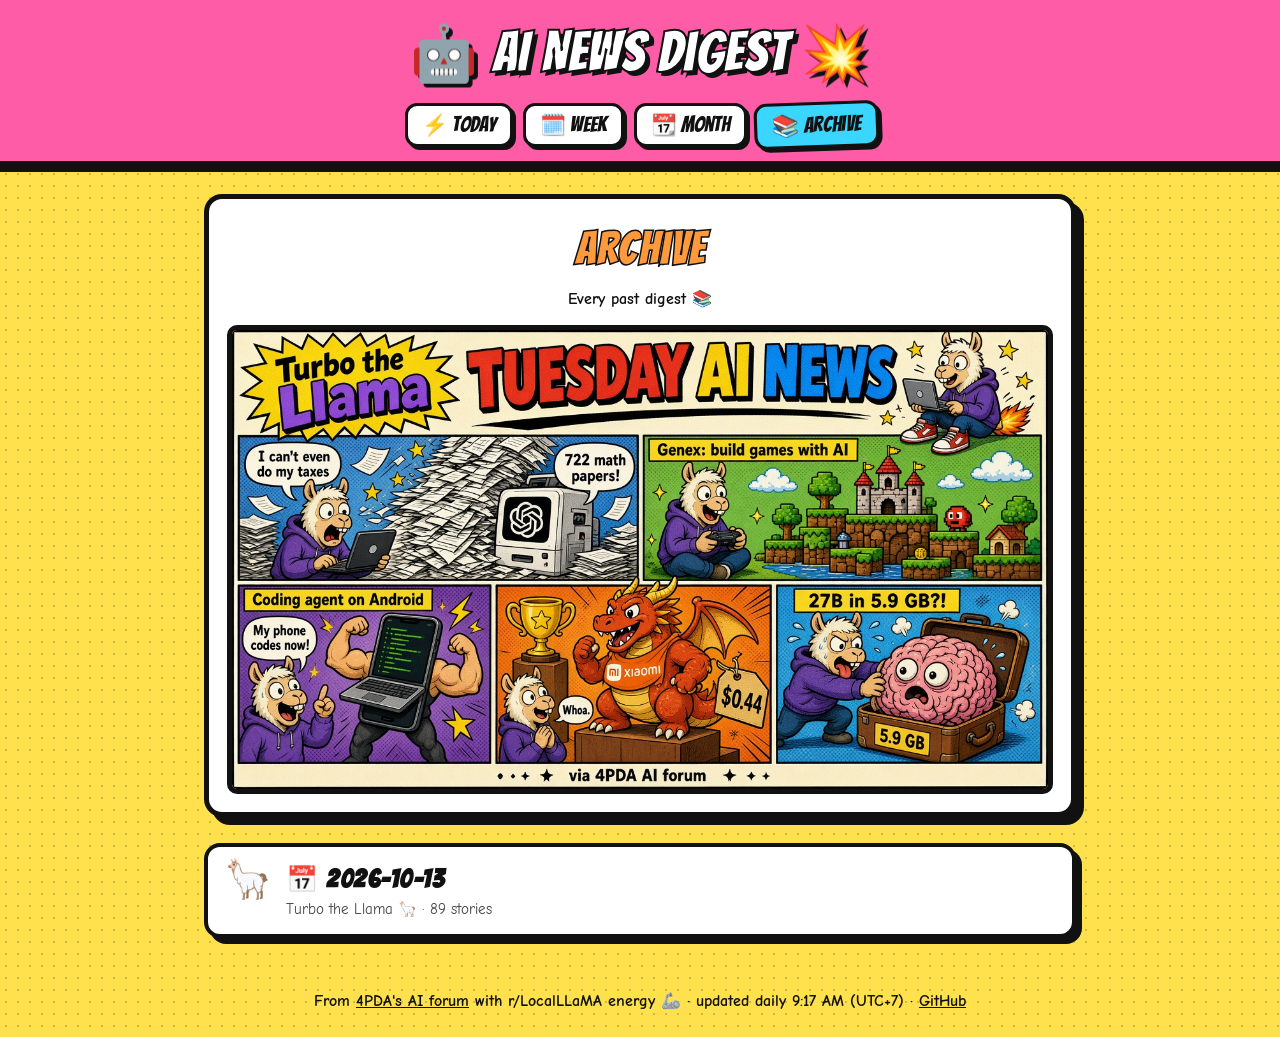
==== docs/archive/index.html @ 387552cc "Backfill month of 4PDA news (79 items); cap today at top 15" ====
<!doctype html><html lang="en"><head><meta charset="utf-8"><meta name="viewport" content="width=device-width,initial-scale=1">
<title>Archive · AI News Digest</title><meta name="description" content="Every past digest 📚">
<meta property="og:title" content="Archive · AI News Digest"><meta property="og:description" content="Every past digest 📚"><meta property="og:type" content="website"><meta property="og:url" content="https://submitgame.github.io/ai-news-digest/archive/index.html"><meta property="og:image" content="https://submitgame.github.io/ai-news-digest/comics/2026-10-13-tue.jpg"><meta name="twitter:card" content="summary_large_image"><meta name="twitter:image" content="https://submitgame.github.io/ai-news-digest/comics/2026-10-13-tue.jpg">
<link rel="preconnect" href="https://fonts.googleapis.com"><link href="https://fonts.googleapis.com/css2?family=Bangers&family=Comic+Neue:wght@400;700&display=swap" rel="stylesheet"><link rel="stylesheet" href="../style.css"></head>
<body><header><h1><a href="../index.html">🤖 AI News Digest 💥</a></h1><nav><a href="../index.html">⚡ Today</a><a href="../weekly.html">🗓️ Week</a><a href="../monthly.html">📆 Month</a><a href="../archive/index.html" class=on>📚 Archive</a></nav></header><main>
<section class="hero"><h2>Archive</h2><p class="sub">Every past digest 📚</p><img class="comic" src="../comics/2026-10-13-tue.jpg" alt="Archive comic"></section>
<section class="cards"><article class="card"><div class="emo">🦙</div><div><h3><a href="2026-10-13.html">📅 2026-10-13</a></h3><p class="meta">Turbo the Llama 🦙 · 89 stories</p></div></article></section></main><footer>From <a href="https://4pda.to/forum/index.php?showforum=1240">4PDA's AI forum</a> with r/LocalLLaMA energy 🦾 · updated daily 9:17 AM (UTC+7) · <a href="https://github.com/SubmitGame/ai-news-digest">GitHub</a></footer></body></html>
---- docs/style.css ----
:root{--ink:#111;--y:#ffe14d;--p:#ff5ca8;--c:#3ad6ff;--g:#7dff6b;--o:#ff9a3c}
*{box-sizing:border-box}
body{margin:0;font-family:"Comic Neue",cursive;color:var(--ink);background-color:var(--y);background-image:radial-gradient(rgba(0,0,0,.18) 1.2px,transparent 1.3px);background-size:12px 12px;line-height:1.45}
a{color:inherit}
header{background:var(--p);border-bottom:5px solid var(--ink);padding:14px 16px;text-align:center;box-shadow:0 6px 0 var(--ink)}
h1,h2,h3{font-family:Bangers,cursive;letter-spacing:1.5px;margin:0}
h1{font-size:clamp(2rem,6vw,3.4rem);color:#fff;-webkit-text-stroke:2px var(--ink);text-shadow:4px 4px 0 var(--ink)}
h1 a{text-decoration:none}
nav{display:flex;flex-wrap:wrap;gap:10px;justify-content:center;margin-top:10px}
nav a{font-family:Bangers;font-size:1.3rem;text-decoration:none;background:#fff;border:3px solid var(--ink);border-radius:12px;padding:4px 14px;box-shadow:3px 3px 0 var(--ink);transition:transform .1s}
nav a:hover,nav a.on{background:var(--c);transform:rotate(-2deg) scale(1.05)}
main{max-width:900px;margin:28px auto;padding:0 14px}
.hero{background:#fff;border:5px solid var(--ink);border-radius:18px;padding:18px;box-shadow:8px 8px 0 var(--ink);text-align:center;margin-bottom:26px}
.hero h2{font-size:clamp(1.8rem,5vw,2.8rem);color:var(--o);-webkit-text-stroke:1.5px var(--ink)}
.sub{font-weight:700;margin:6px 0}
.mascot{display:inline-block;background:var(--g);border:3px solid var(--ink);border-radius:30px;padding:6px 16px;font-size:1.15rem;transform:rotate(-1.5deg);box-shadow:3px 3px 0 var(--ink)}
.comic{display:block;width:100%;margin-top:14px;border:5px solid var(--ink);border-radius:10px}
.cards{display:grid;gap:18px}
.card{display:flex;gap:14px;align-items:flex-start;border:4px solid var(--ink);border-radius:16px;padding:14px 16px;box-shadow:6px 6px 0 var(--ink);transition:transform .12s}
.card:nth-child(4n+1){background:#fff}.card:nth-child(4n+2){background:var(--c)}.card:nth-child(4n+3){background:#ffd1e8}.card:nth-child(4n){background:#d4ffcc}
.card:hover{transform:translate(-2px,-2px) rotate(-.5deg)}
.emo{font-size:2.4rem;line-height:1;flex:none}
.card h3{font-size:1.6rem}
.card h3 a{text-decoration:none}.card h3 a:hover{text-decoration:underline wavy}
.quip{margin:6px 0;font-size:1.08rem;font-weight:700}
.meta{margin:0;font-size:.95rem;opacity:.8}
.empty{font-family:Bangers;font-size:1.6rem;text-align:center}
footer{text-align:center;padding:24px 12px;font-weight:700}
@media(max-width:560px){.card{flex-direction:column}.emo{font-size:2rem}.hero{padding:12px}}
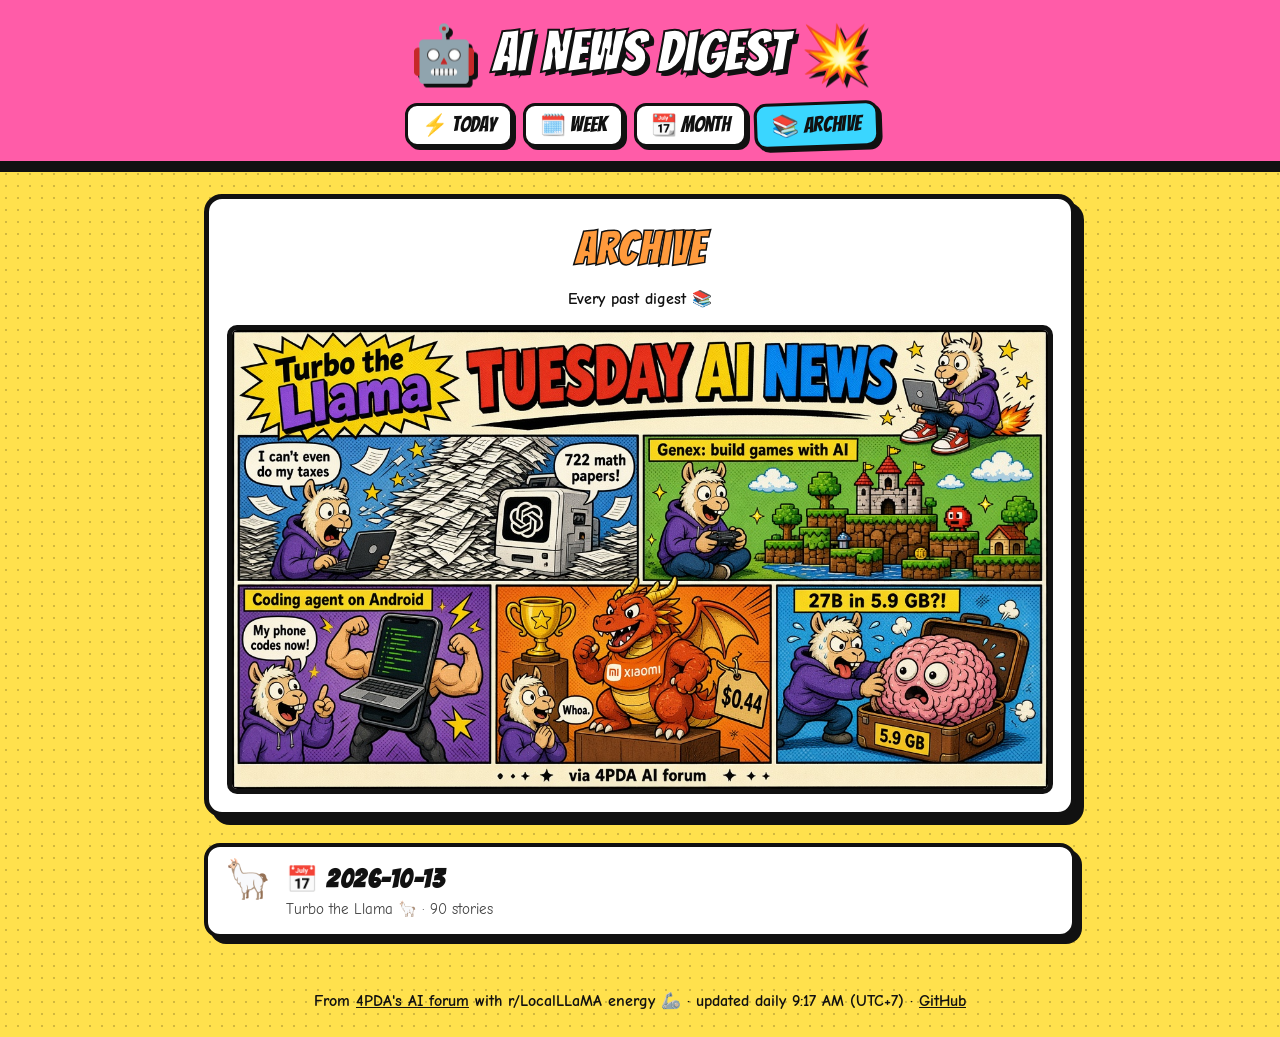
==== commit 39f3ab32: "Add OmGithub as top story" ====
--- a/docs/archive/index.html
+++ b/docs/archive/index.html
@@ -4,4 +4,4 @@
 <link rel="preconnect" href="https://fonts.googleapis.com"><link href="https://fonts.googleapis.com/css2?family=Bangers&family=Comic+Neue:wght@400;700&display=swap" rel="stylesheet"><link rel="stylesheet" href="../style.css"></head>
 <body><header><h1><a href="../index.html">🤖 AI News Digest 💥</a></h1><nav><a href="../index.html">⚡ Today</a><a href="../weekly.html">🗓️ Week</a><a href="../monthly.html">📆 Month</a><a href="../archive/index.html" class=on>📚 Archive</a></nav></header><main>
 <section class="hero"><h2>Archive</h2><p class="sub">Every past digest 📚</p><img class="comic" src="../comics/2026-10-13-tue.jpg" alt="Archive comic"></section>
-<section class="cards"><article class="card"><div class="emo">🦙</div><div><h3><a href="2026-10-13.html">📅 2026-10-13</a></h3><p class="meta">Turbo the Llama 🦙 · 89 stories</p></div></article></section></main><footer>From <a href="https://4pda.to/forum/index.php?showforum=1240">4PDA's AI forum</a> with r/LocalLLaMA energy 🦾 · updated daily 9:17 AM (UTC+7) · <a href="https://github.com/SubmitGame/ai-news-digest">GitHub</a></footer></body></html>+<section class="cards"><article class="card"><div class="emo">🦙</div><div><h3><a href="2026-10-13.html">📅 2026-10-13</a></h3><p class="meta">Turbo the Llama 🦙 · 90 stories</p></div></article></section></main><footer>From <a href="https://4pda.to/forum/index.php?showforum=1240">4PDA's AI forum</a> with r/LocalLLaMA energy 🦾 · updated daily 9:17 AM (UTC+7) · <a href="https://github.com/SubmitGame/ai-news-digest">GitHub</a></footer></body></html>
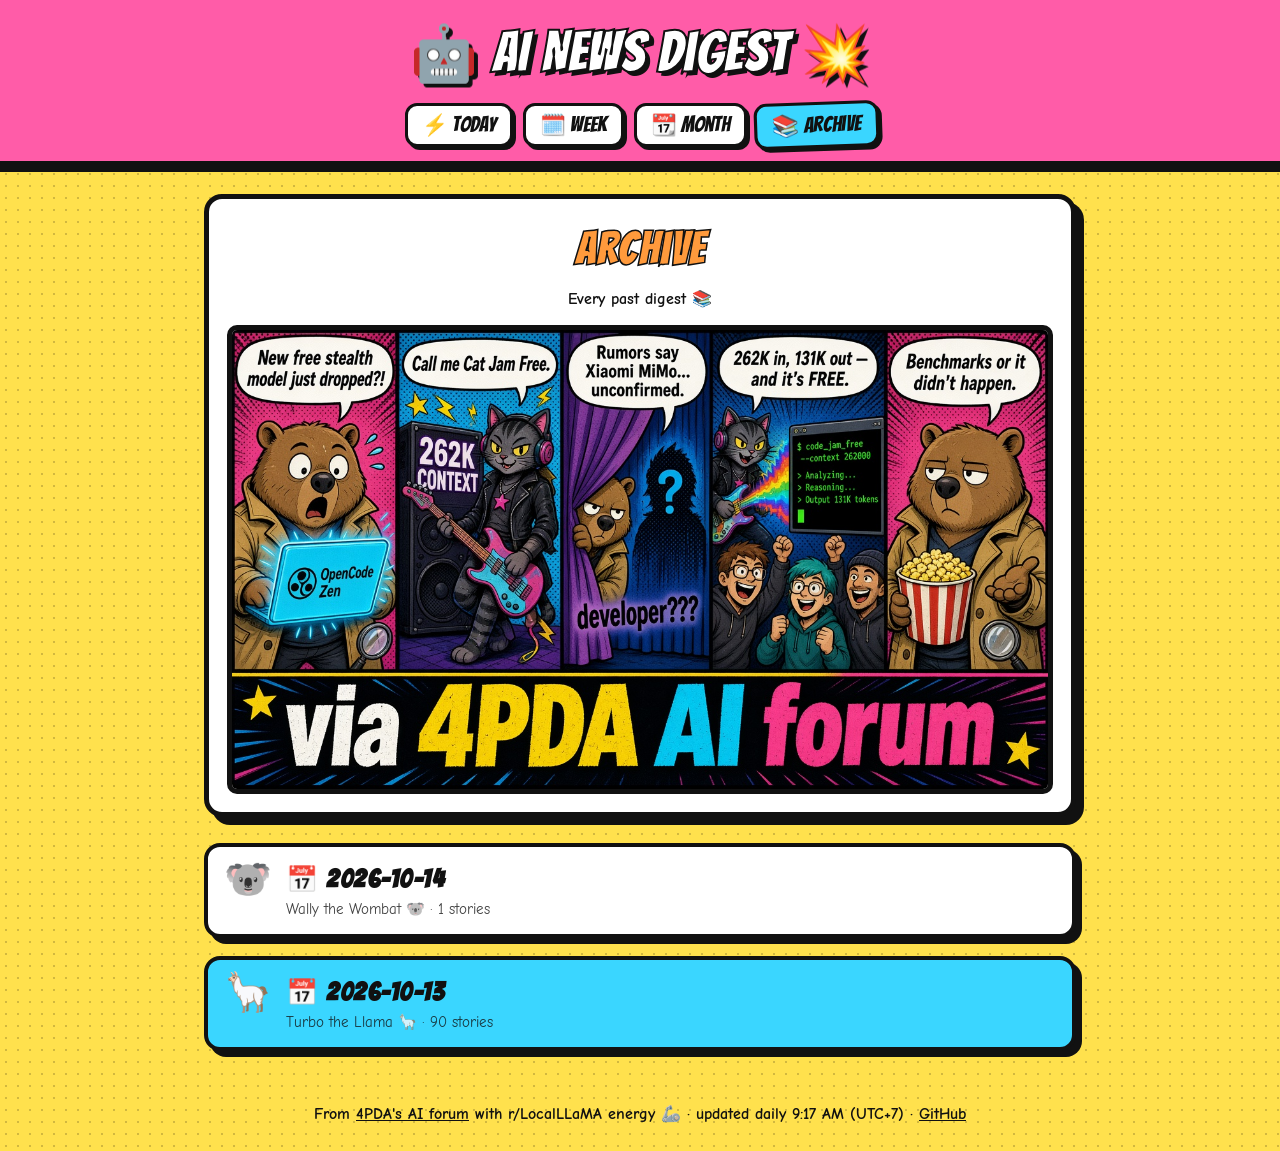
==== commit 15a1d028: "Daily digest 2026-10-14: Cat Jam Free on OpenCode Zen" ====
--- a/docs/archive/index.html
+++ b/docs/archive/index.html
@@ -1,7 +1,7 @@
 <!doctype html><html lang="en"><head><meta charset="utf-8"><meta name="viewport" content="width=device-width,initial-scale=1">
 <title>Archive · AI News Digest</title><meta name="description" content="Every past digest 📚">
-<meta property="og:title" content="Archive · AI News Digest"><meta property="og:description" content="Every past digest 📚"><meta property="og:type" content="website"><meta property="og:url" content="https://submitgame.github.io/ai-news-digest/archive/index.html"><meta property="og:image" content="https://submitgame.github.io/ai-news-digest/comics/2026-10-13-tue.jpg"><meta name="twitter:card" content="summary_large_image"><meta name="twitter:image" content="https://submitgame.github.io/ai-news-digest/comics/2026-10-13-tue.jpg">
+<meta property="og:title" content="Archive · AI News Digest"><meta property="og:description" content="Every past digest 📚"><meta property="og:type" content="website"><meta property="og:url" content="https://submitgame.github.io/ai-news-digest/archive/index.html"><meta property="og:image" content="https://submitgame.github.io/ai-news-digest/comics/2026-10-14-wed.jpg"><meta name="twitter:card" content="summary_large_image"><meta name="twitter:image" content="https://submitgame.github.io/ai-news-digest/comics/2026-10-14-wed.jpg">
 <link rel="preconnect" href="https://fonts.googleapis.com"><link href="https://fonts.googleapis.com/css2?family=Bangers&family=Comic+Neue:wght@400;700&display=swap" rel="stylesheet"><link rel="stylesheet" href="../style.css"></head>
 <body><header><h1><a href="../index.html">🤖 AI News Digest 💥</a></h1><nav><a href="../index.html">⚡ Today</a><a href="../weekly.html">🗓️ Week</a><a href="../monthly.html">📆 Month</a><a href="../archive/index.html" class=on>📚 Archive</a></nav></header><main>
-<section class="hero"><h2>Archive</h2><p class="sub">Every past digest 📚</p><img class="comic" src="../comics/2026-10-13-tue.jpg" alt="Archive comic"></section>
-<section class="cards"><article class="card"><div class="emo">🦙</div><div><h3><a href="2026-10-13.html">📅 2026-10-13</a></h3><p class="meta">Turbo the Llama 🦙 · 90 stories</p></div></article></section></main><footer>From <a href="https://4pda.to/forum/index.php?showforum=1240">4PDA's AI forum</a> with r/LocalLLaMA energy 🦾 · updated daily 9:17 AM (UTC+7) · <a href="https://github.com/SubmitGame/ai-news-digest">GitHub</a></footer></body></html>+<section class="hero"><h2>Archive</h2><p class="sub">Every past digest 📚</p><img class="comic" src="../comics/2026-10-14-wed.jpg" alt="Archive comic"></section>
+<section class="cards"><article class="card"><div class="emo">🐨</div><div><h3><a href="2026-10-14.html">📅 2026-10-14</a></h3><p class="meta">Wally the Wombat 🐨 · 1 stories</p></div></article><article class="card"><div class="emo">🦙</div><div><h3><a href="2026-10-13.html">📅 2026-10-13</a></h3><p class="meta">Turbo the Llama 🦙 · 90 stories</p></div></article></section></main><footer>From <a href="https://4pda.to/forum/index.php?showforum=1240">4PDA's AI forum</a> with r/LocalLLaMA energy 🦾 · updated daily 9:17 AM (UTC+7) · <a href="https://github.com/SubmitGame/ai-news-digest">GitHub</a></footer></body></html>
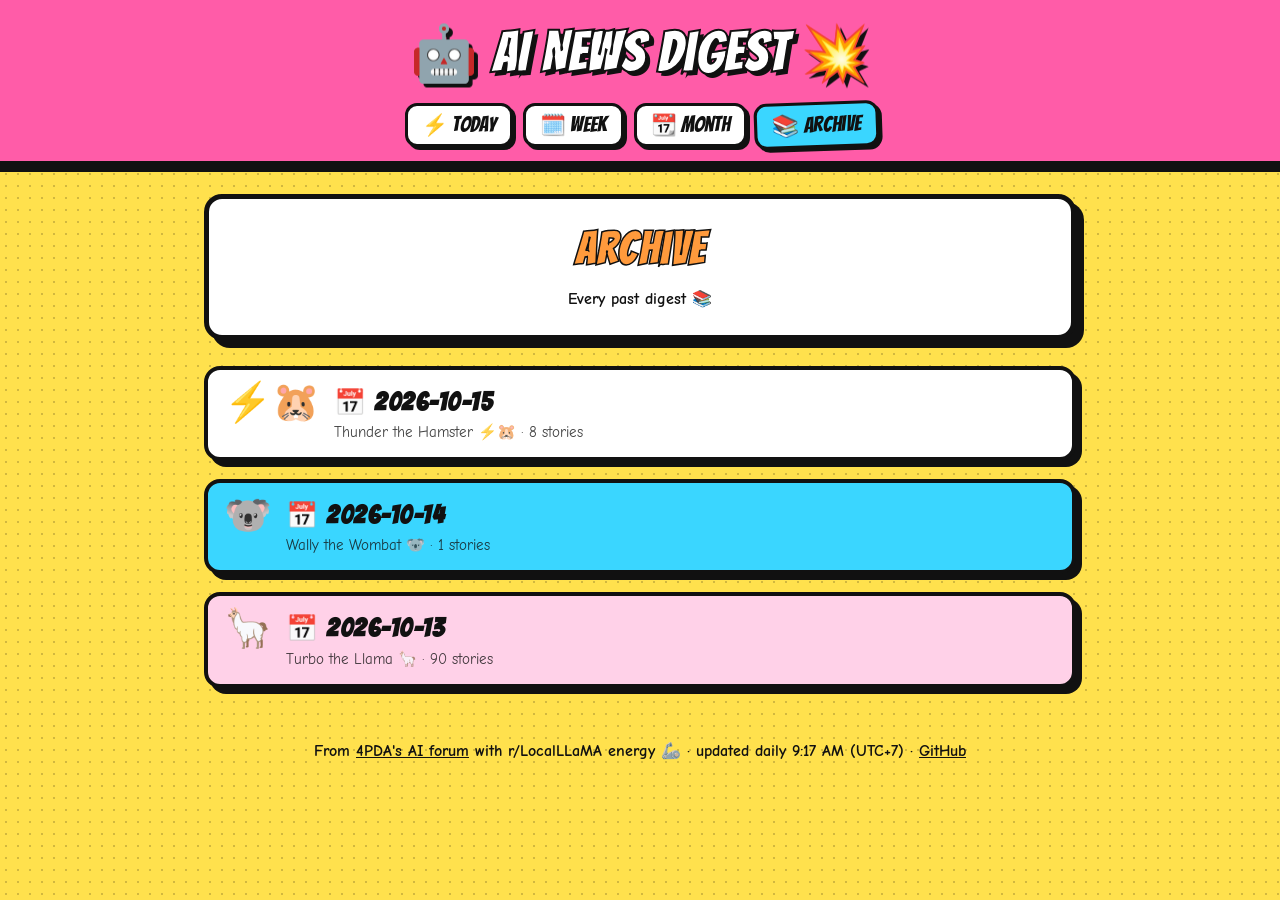
==== commit 8a722bbd: "Daily digest 2026-10-15: Hermes Phone Harness, Hermes v0.22, REA, Gemini 4 Argon (comics pending)" ====
--- a/docs/archive/index.html
+++ b/docs/archive/index.html
@@ -1,7 +1,7 @@
 <!doctype html><html lang="en"><head><meta charset="utf-8"><meta name="viewport" content="width=device-width,initial-scale=1">
 <title>Archive · AI News Digest</title><meta name="description" content="Every past digest 📚">
-<meta property="og:title" content="Archive · AI News Digest"><meta property="og:description" content="Every past digest 📚"><meta property="og:type" content="website"><meta property="og:url" content="https://submitgame.github.io/ai-news-digest/archive/index.html"><meta property="og:image" content="https://submitgame.github.io/ai-news-digest/comics/2026-10-14-wed.jpg"><meta name="twitter:card" content="summary_large_image"><meta name="twitter:image" content="https://submitgame.github.io/ai-news-digest/comics/2026-10-14-wed.jpg">
+<meta property="og:title" content="Archive · AI News Digest"><meta property="og:description" content="Every past digest 📚"><meta property="og:type" content="website"><meta property="og:url" content="https://submitgame.github.io/ai-news-digest/archive/index.html">
 <link rel="preconnect" href="https://fonts.googleapis.com"><link href="https://fonts.googleapis.com/css2?family=Bangers&family=Comic+Neue:wght@400;700&display=swap" rel="stylesheet"><link rel="stylesheet" href="../style.css"></head>
 <body><header><h1><a href="../index.html">🤖 AI News Digest 💥</a></h1><nav><a href="../index.html">⚡ Today</a><a href="../weekly.html">🗓️ Week</a><a href="../monthly.html">📆 Month</a><a href="../archive/index.html" class=on>📚 Archive</a></nav></header><main>
-<section class="hero"><h2>Archive</h2><p class="sub">Every past digest 📚</p><img class="comic" src="../comics/2026-10-14-wed.jpg" alt="Archive comic"></section>
-<section class="cards"><article class="card"><div class="emo">🐨</div><div><h3><a href="2026-10-14.html">📅 2026-10-14</a></h3><p class="meta">Wally the Wombat 🐨 · 1 stories</p></div></article><article class="card"><div class="emo">🦙</div><div><h3><a href="2026-10-13.html">📅 2026-10-13</a></h3><p class="meta">Turbo the Llama 🦙 · 90 stories</p></div></article></section></main><footer>From <a href="https://4pda.to/forum/index.php?showforum=1240">4PDA's AI forum</a> with r/LocalLLaMA energy 🦾 · updated daily 9:17 AM (UTC+7) · <a href="https://github.com/SubmitGame/ai-news-digest">GitHub</a></footer></body></html>+<section class="hero"><h2>Archive</h2><p class="sub">Every past digest 📚</p></section>
+<section class="cards"><article class="card"><div class="emo">⚡🐹</div><div><h3><a href="2026-10-15.html">📅 2026-10-15</a></h3><p class="meta">Thunder the Hamster ⚡🐹 · 8 stories</p></div></article><article class="card"><div class="emo">🐨</div><div><h3><a href="2026-10-14.html">📅 2026-10-14</a></h3><p class="meta">Wally the Wombat 🐨 · 1 stories</p></div></article><article class="card"><div class="emo">🦙</div><div><h3><a href="2026-10-13.html">📅 2026-10-13</a></h3><p class="meta">Turbo the Llama 🦙 · 90 stories</p></div></article></section></main><footer>From <a href="https://4pda.to/forum/index.php?showforum=1240">4PDA's AI forum</a> with r/LocalLLaMA energy 🦾 · updated daily 9:17 AM (UTC+7) · <a href="https://github.com/SubmitGame/ai-news-digest">GitHub</a></footer></body></html>
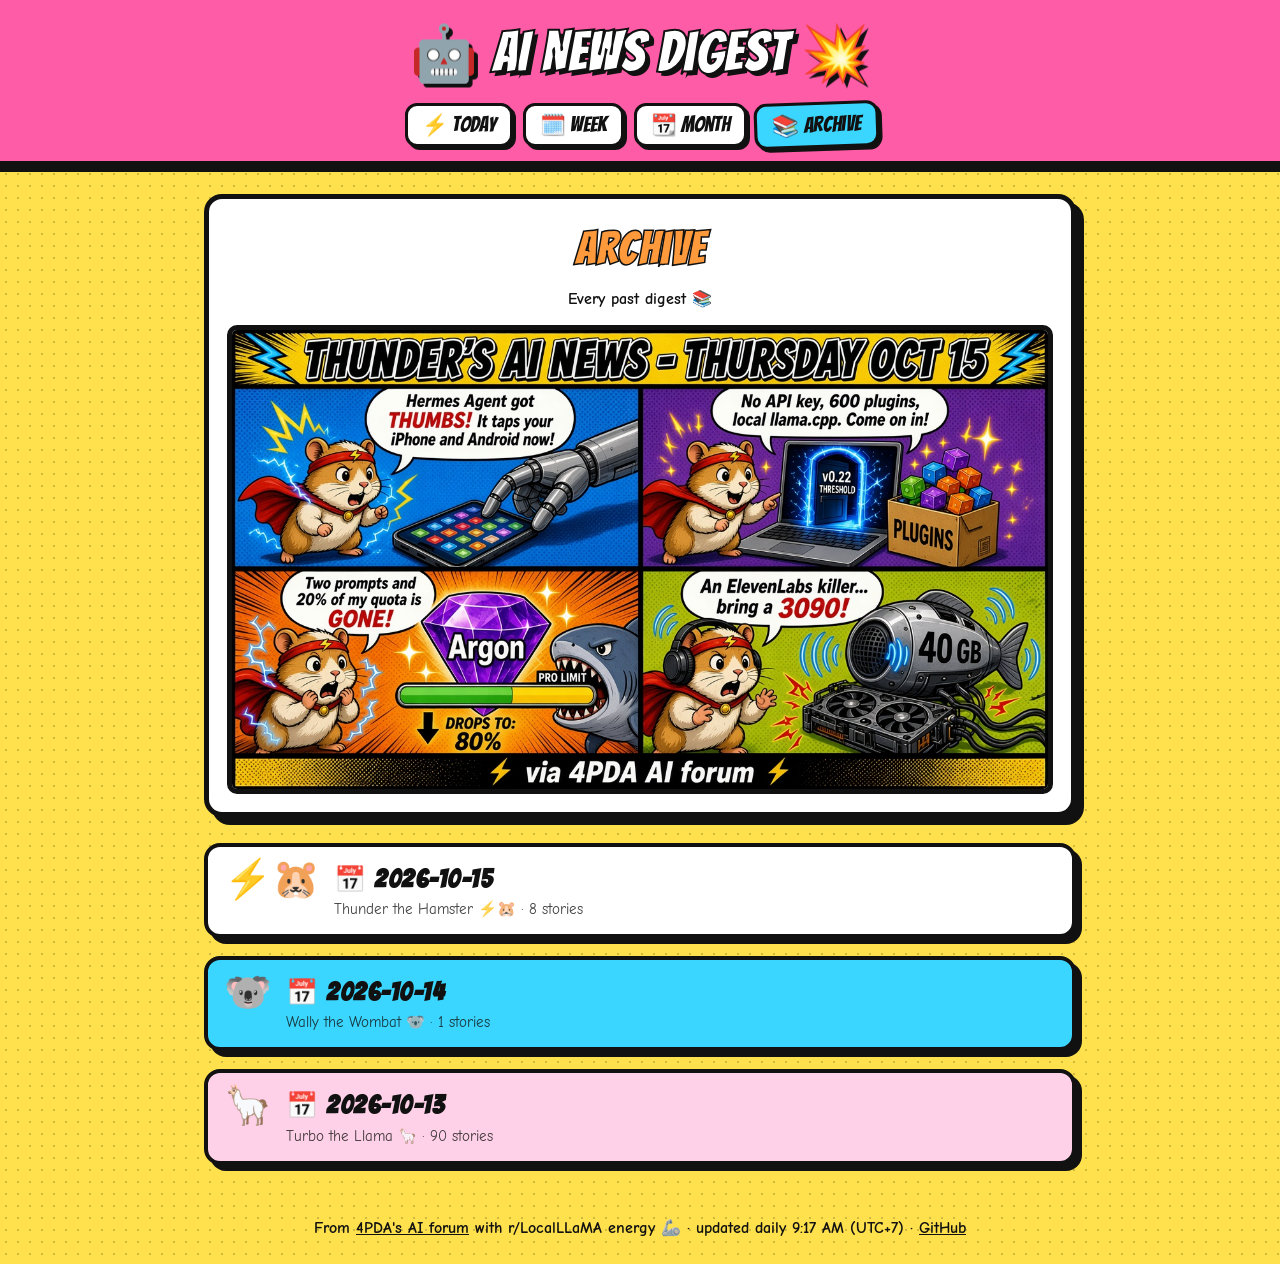
==== commit 6f3ed6da: "Add Oct 15 daily and weekly comics" ====
--- a/docs/archive/index.html
+++ b/docs/archive/index.html
@@ -1,7 +1,7 @@
 <!doctype html><html lang="en"><head><meta charset="utf-8"><meta name="viewport" content="width=device-width,initial-scale=1">
 <title>Archive · AI News Digest</title><meta name="description" content="Every past digest 📚">
-<meta property="og:title" content="Archive · AI News Digest"><meta property="og:description" content="Every past digest 📚"><meta property="og:type" content="website"><meta property="og:url" content="https://submitgame.github.io/ai-news-digest/archive/index.html">
+<meta property="og:title" content="Archive · AI News Digest"><meta property="og:description" content="Every past digest 📚"><meta property="og:type" content="website"><meta property="og:url" content="https://submitgame.github.io/ai-news-digest/archive/index.html"><meta property="og:image" content="https://submitgame.github.io/ai-news-digest/comics/2026-10-15-thu.jpg"><meta name="twitter:card" content="summary_large_image"><meta name="twitter:image" content="https://submitgame.github.io/ai-news-digest/comics/2026-10-15-thu.jpg">
 <link rel="preconnect" href="https://fonts.googleapis.com"><link href="https://fonts.googleapis.com/css2?family=Bangers&family=Comic+Neue:wght@400;700&display=swap" rel="stylesheet"><link rel="stylesheet" href="../style.css"></head>
 <body><header><h1><a href="../index.html">🤖 AI News Digest 💥</a></h1><nav><a href="../index.html">⚡ Today</a><a href="../weekly.html">🗓️ Week</a><a href="../monthly.html">📆 Month</a><a href="../archive/index.html" class=on>📚 Archive</a></nav></header><main>
-<section class="hero"><h2>Archive</h2><p class="sub">Every past digest 📚</p></section>
+<section class="hero"><h2>Archive</h2><p class="sub">Every past digest 📚</p><img class="comic" src="../comics/2026-10-15-thu.jpg" alt="Archive comic"></section>
 <section class="cards"><article class="card"><div class="emo">⚡🐹</div><div><h3><a href="2026-10-15.html">📅 2026-10-15</a></h3><p class="meta">Thunder the Hamster ⚡🐹 · 8 stories</p></div></article><article class="card"><div class="emo">🐨</div><div><h3><a href="2026-10-14.html">📅 2026-10-14</a></h3><p class="meta">Wally the Wombat 🐨 · 1 stories</p></div></article><article class="card"><div class="emo">🦙</div><div><h3><a href="2026-10-13.html">📅 2026-10-13</a></h3><p class="meta">Turbo the Llama 🦙 · 90 stories</p></div></article></section></main><footer>From <a href="https://4pda.to/forum/index.php?showforum=1240">4PDA's AI forum</a> with r/LocalLLaMA energy 🦾 · updated daily 9:17 AM (UTC+7) · <a href="https://github.com/SubmitGame/ai-news-digest">GitHub</a></footer></body></html>
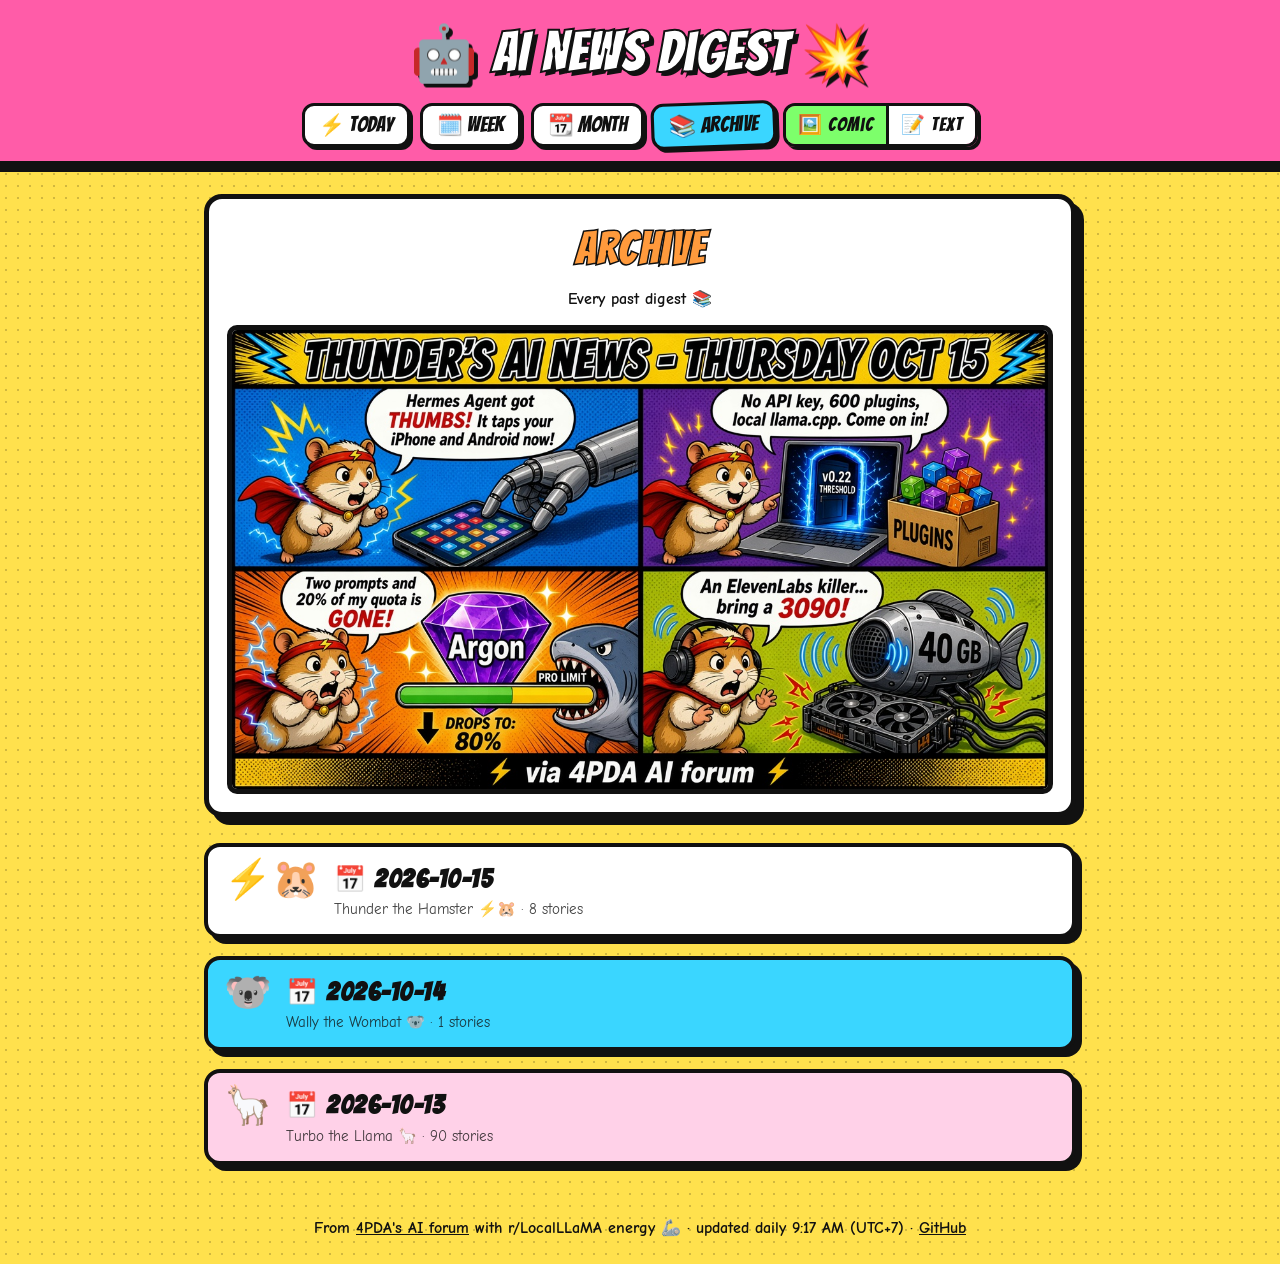
==== commit 63f43e39: "Add Comic/Text mode toggle, card image grid, md thumbnails, card image manifest" ====
--- a/docs/archive/index.html
+++ b/docs/archive/index.html
@@ -1,7 +1,7 @@
 <!doctype html><html lang="en"><head><meta charset="utf-8"><meta name="viewport" content="width=device-width,initial-scale=1">
 <title>Archive · AI News Digest</title><meta name="description" content="Every past digest 📚">
 <meta property="og:title" content="Archive · AI News Digest"><meta property="og:description" content="Every past digest 📚"><meta property="og:type" content="website"><meta property="og:url" content="https://submitgame.github.io/ai-news-digest/archive/index.html"><meta property="og:image" content="https://submitgame.github.io/ai-news-digest/comics/2026-10-15-thu.jpg"><meta name="twitter:card" content="summary_large_image"><meta name="twitter:image" content="https://submitgame.github.io/ai-news-digest/comics/2026-10-15-thu.jpg">
-<link rel="preconnect" href="https://fonts.googleapis.com"><link href="https://fonts.googleapis.com/css2?family=Bangers&family=Comic+Neue:wght@400;700&display=swap" rel="stylesheet"><link rel="stylesheet" href="../style.css"></head>
-<body><header><h1><a href="../index.html">🤖 AI News Digest 💥</a></h1><nav><a href="../index.html">⚡ Today</a><a href="../weekly.html">🗓️ Week</a><a href="../monthly.html">📆 Month</a><a href="../archive/index.html" class=on>📚 Archive</a></nav></header><main>
+<link rel="preconnect" href="https://fonts.googleapis.com"><link href="https://fonts.googleapis.com/css2?family=Bangers&family=Comic+Neue:wght@400;700&display=swap" rel="stylesheet"><link rel="stylesheet" href="../style.css"><script>(function(){var q=new URLSearchParams(location.search).get('mode'),m=(q==='text'||q==='comic')?q:null;try{if(m)localStorage.setItem('mode',m);else m=localStorage.getItem('mode')}catch(e){}if(m!=='text')m='comic';document.documentElement.className='mode-'+m;window.setMode=function(x){try{localStorage.setItem('mode',x)}catch(e){}document.documentElement.className='mode-'+x;var u=new URL(location.href);if(u.searchParams.has('mode')){u.searchParams.set('mode',x);history.replaceState(null,'',u)}};})();</script></head>
+<body><header><h1><a href="../index.html">🤖 AI News Digest 💥</a></h1><nav><a href="../index.html">⚡ Today</a><a href="../weekly.html">🗓️ Week</a><a href="../monthly.html">📆 Month</a><a href="../archive/index.html" class=on>📚 Archive</a><span class="modes"><button type="button" class="m-comic" onclick="setMode('comic')">🖼️ Comic</button><button type="button" class="m-text" onclick="setMode('text')">📝 Text</button></span></nav></header><main>
 <section class="hero"><h2>Archive</h2><p class="sub">Every past digest 📚</p><img class="comic" src="../comics/2026-10-15-thu.jpg" alt="Archive comic"></section>
 <section class="cards"><article class="card"><div class="emo">⚡🐹</div><div><h3><a href="2026-10-15.html">📅 2026-10-15</a></h3><p class="meta">Thunder the Hamster ⚡🐹 · 8 stories</p></div></article><article class="card"><div class="emo">🐨</div><div><h3><a href="2026-10-14.html">📅 2026-10-14</a></h3><p class="meta">Wally the Wombat 🐨 · 1 stories</p></div></article><article class="card"><div class="emo">🦙</div><div><h3><a href="2026-10-13.html">📅 2026-10-13</a></h3><p class="meta">Turbo the Llama 🦙 · 90 stories</p></div></article></section></main><footer>From <a href="https://4pda.to/forum/index.php?showforum=1240">4PDA's AI forum</a> with r/LocalLLaMA energy 🦾 · updated daily 9:17 AM (UTC+7) · <a href="https://github.com/SubmitGame/ai-news-digest">GitHub</a></footer></body></html>
--- a/docs/style.css
+++ b/docs/style.css
@@ -27,3 +27,14 @@
 .empty{font-family:Bangers;font-size:1.6rem;text-align:center}
 footer{text-align:center;padding:24px 12px;font-weight:700}
 @media(max-width:560px){.card{flex-direction:column}.emo{font-size:2rem}.hero{padding:12px}}
+.modes{display:inline-flex;border:3px solid var(--ink);border-radius:12px;overflow:hidden;box-shadow:3px 3px 0 var(--ink)}
+.modes button{font-family:Bangers;font-size:1.2rem;letter-spacing:1px;background:#fff;border:0;padding:4px 12px;cursor:pointer;color:var(--ink)}
+.modes button+button{border-left:3px solid var(--ink)}
+.mode-comic .modes .m-comic,.mode-text .modes .m-text{background:var(--g)}
+.grid{display:grid;grid-template-columns:repeat(auto-fill,minmax(260px,1fr));gap:18px}
+.tile{display:block;aspect-ratio:1/1;border:4px solid var(--ink);border-radius:14px;overflow:hidden;box-shadow:6px 6px 0 var(--ink);background:#fff;transition:transform .12s}
+.tile:hover{transform:translate(-2px,-2px) rotate(-.6deg)}
+.tile img{display:block;width:100%;height:100%;object-fit:cover}
+.grid .card.wide{grid-column:1/-1}
+.mode-text .comic-only,.mode-comic .text-only{display:none}
+@media(max-width:560px){.grid{grid-template-columns:1fr 1fr;gap:10px}.tile{border-width:3px;box-shadow:3px 3px 0 var(--ink)}}
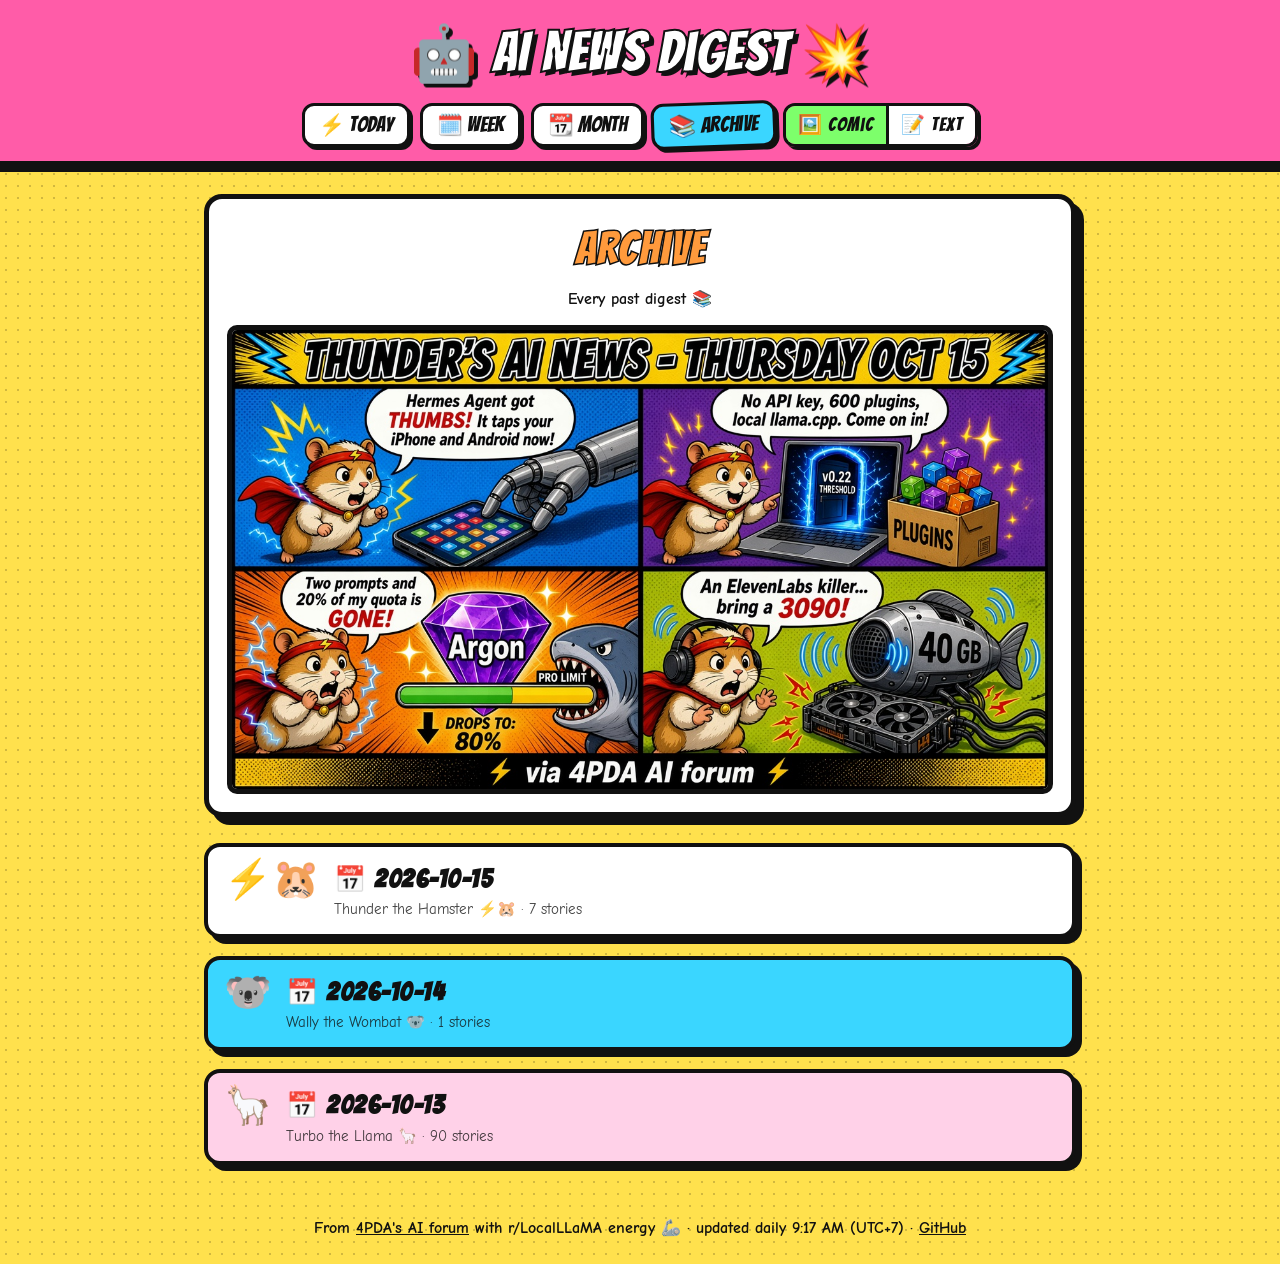
==== commit 2548fec8: "Drop stale Gemini Flash 3.8 item (GA since 2026-09-02)" ====
--- a/docs/archive/index.html
+++ b/docs/archive/index.html
@@ -4,4 +4,4 @@
 <link rel="preconnect" href="https://fonts.googleapis.com"><link href="https://fonts.googleapis.com/css2?family=Bangers&family=Comic+Neue:wght@400;700&display=swap" rel="stylesheet"><link rel="stylesheet" href="../style.css"><script>(function(){var q=new URLSearchParams(location.search).get('mode'),m=(q==='text'||q==='comic')?q:null;try{if(m)localStorage.setItem('mode',m);else m=localStorage.getItem('mode')}catch(e){}if(m!=='text')m='comic';document.documentElement.className='mode-'+m;window.setMode=function(x){try{localStorage.setItem('mode',x)}catch(e){}document.documentElement.className='mode-'+x;var u=new URL(location.href);if(u.searchParams.has('mode')){u.searchParams.set('mode',x);history.replaceState(null,'',u)}};})();</script></head>
 <body><header><h1><a href="../index.html">🤖 AI News Digest 💥</a></h1><nav><a href="../index.html">⚡ Today</a><a href="../weekly.html">🗓️ Week</a><a href="../monthly.html">📆 Month</a><a href="../archive/index.html" class=on>📚 Archive</a><span class="modes"><button type="button" class="m-comic" onclick="setMode('comic')">🖼️ Comic</button><button type="button" class="m-text" onclick="setMode('text')">📝 Text</button></span></nav></header><main>
 <section class="hero"><h2>Archive</h2><p class="sub">Every past digest 📚</p><img class="comic" src="../comics/2026-10-15-thu.jpg" alt="Archive comic"></section>
-<section class="cards"><article class="card"><div class="emo">⚡🐹</div><div><h3><a href="2026-10-15.html">📅 2026-10-15</a></h3><p class="meta">Thunder the Hamster ⚡🐹 · 8 stories</p></div></article><article class="card"><div class="emo">🐨</div><div><h3><a href="2026-10-14.html">📅 2026-10-14</a></h3><p class="meta">Wally the Wombat 🐨 · 1 stories</p></div></article><article class="card"><div class="emo">🦙</div><div><h3><a href="2026-10-13.html">📅 2026-10-13</a></h3><p class="meta">Turbo the Llama 🦙 · 90 stories</p></div></article></section></main><footer>From <a href="https://4pda.to/forum/index.php?showforum=1240">4PDA's AI forum</a> with r/LocalLLaMA energy 🦾 · updated daily 9:17 AM (UTC+7) · <a href="https://github.com/SubmitGame/ai-news-digest">GitHub</a></footer></body></html>+<section class="cards"><article class="card"><div class="emo">⚡🐹</div><div><h3><a href="2026-10-15.html">📅 2026-10-15</a></h3><p class="meta">Thunder the Hamster ⚡🐹 · 7 stories</p></div></article><article class="card"><div class="emo">🐨</div><div><h3><a href="2026-10-14.html">📅 2026-10-14</a></h3><p class="meta">Wally the Wombat 🐨 · 1 stories</p></div></article><article class="card"><div class="emo">🦙</div><div><h3><a href="2026-10-13.html">📅 2026-10-13</a></h3><p class="meta">Turbo the Llama 🦙 · 90 stories</p></div></article></section></main><footer>From <a href="https://4pda.to/forum/index.php?showforum=1240">4PDA's AI forum</a> with r/LocalLLaMA energy 🦾 · updated daily 9:17 AM (UTC+7) · <a href="https://github.com/SubmitGame/ai-news-digest">GitHub</a></footer></body></html>
--- a/docs/style.css
+++ b/docs/style.css
@@ -31,10 +31,10 @@
 .modes button{font-family:Bangers;font-size:1.2rem;letter-spacing:1px;background:#fff;border:0;padding:4px 12px;cursor:pointer;color:var(--ink)}
 .modes button+button{border-left:3px solid var(--ink)}
 .mode-comic .modes .m-comic,.mode-text .modes .m-text{background:var(--g)}
-.grid{display:grid;grid-template-columns:repeat(auto-fill,minmax(260px,1fr));gap:18px}
-.tile{display:block;aspect-ratio:1/1;border:4px solid var(--ink);border-radius:14px;overflow:hidden;box-shadow:6px 6px 0 var(--ink);background:#fff;transition:transform .12s}
+.grid{display:grid;grid-template-columns:repeat(auto-fill,minmax(440px,1fr));gap:18px}
+.tile{display:block;border:4px solid var(--ink);border-radius:14px;overflow:hidden;box-shadow:6px 6px 0 var(--ink);background:#fff;transition:transform .12s}
 .tile:hover{transform:translate(-2px,-2px) rotate(-.6deg)}
-.tile img{display:block;width:100%;height:100%;object-fit:cover}
+.tile img{display:block;width:100%;height:auto}
 .grid .card.wide{grid-column:1/-1}
 .mode-text .comic-only,.mode-comic .text-only{display:none}
-@media(max-width:560px){.grid{grid-template-columns:1fr 1fr;gap:10px}.tile{border-width:3px;box-shadow:3px 3px 0 var(--ink)}}
+@media(max-width:560px){.grid{grid-template-columns:1fr;gap:10px}.tile{border-width:3px;box-shadow:3px 3px 0 var(--ink)}}
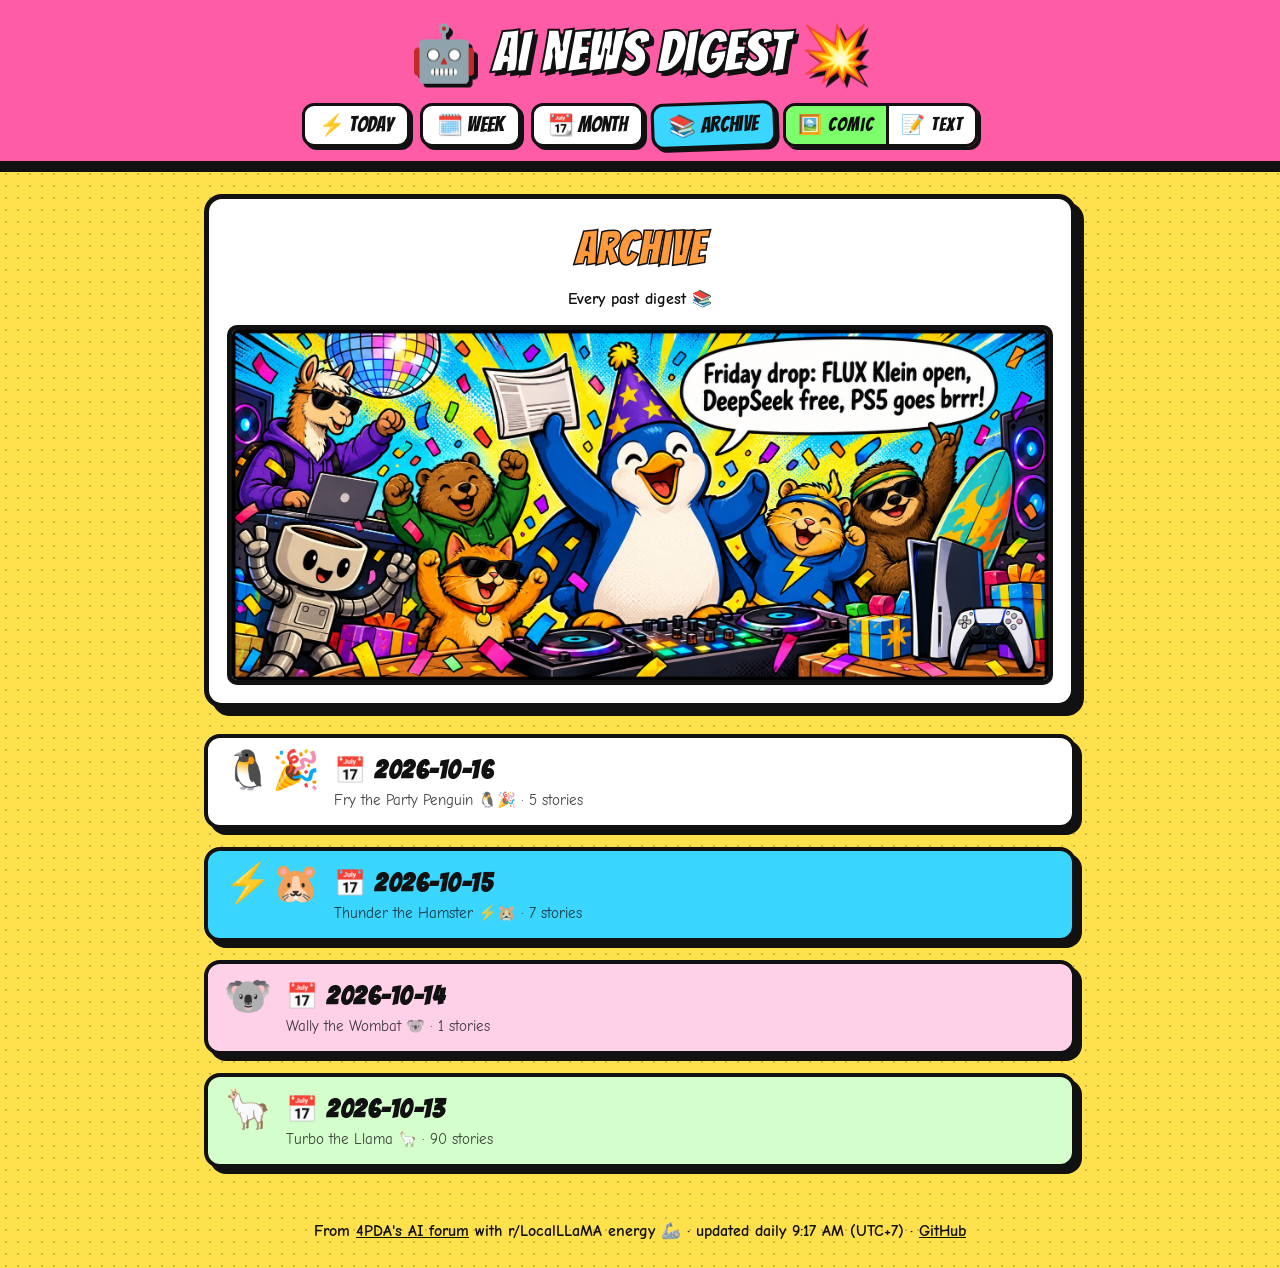
==== commit 2bf8163d: "Daily digest 2026-10-16: FLUX 3 Klein open weights, DeepSeek Flash free on OpenCode, PS5LM, Vecta, K" ====
--- a/docs/archive/index.html
+++ b/docs/archive/index.html
@@ -1,7 +1,7 @@
 <!doctype html><html lang="en"><head><meta charset="utf-8"><meta name="viewport" content="width=device-width,initial-scale=1">
 <title>Archive · AI News Digest</title><meta name="description" content="Every past digest 📚">
-<meta property="og:title" content="Archive · AI News Digest"><meta property="og:description" content="Every past digest 📚"><meta property="og:type" content="website"><meta property="og:url" content="https://submitgame.github.io/ai-news-digest/archive/index.html"><meta property="og:image" content="https://submitgame.github.io/ai-news-digest/comics/2026-10-15-thu.jpg"><meta name="twitter:card" content="summary_large_image"><meta name="twitter:image" content="https://submitgame.github.io/ai-news-digest/comics/2026-10-15-thu.jpg">
+<meta property="og:title" content="Archive · AI News Digest"><meta property="og:description" content="Every past digest 📚"><meta property="og:type" content="website"><meta property="og:url" content="https://submitgame.github.io/ai-news-digest/archive/index.html"><meta property="og:image" content="https://submitgame.github.io/ai-news-digest/comics/2026-10-16-fri.jpg"><meta name="twitter:card" content="summary_large_image"><meta name="twitter:image" content="https://submitgame.github.io/ai-news-digest/comics/2026-10-16-fri.jpg">
 <link rel="preconnect" href="https://fonts.googleapis.com"><link href="https://fonts.googleapis.com/css2?family=Bangers&family=Comic+Neue:wght@400;700&display=swap" rel="stylesheet"><link rel="stylesheet" href="../style.css"><script>(function(){var q=new URLSearchParams(location.search).get('mode'),m=(q==='text'||q==='comic')?q:null;try{if(m)localStorage.setItem('mode',m);else m=localStorage.getItem('mode')}catch(e){}if(m!=='text')m='comic';document.documentElement.className='mode-'+m;window.setMode=function(x){try{localStorage.setItem('mode',x)}catch(e){}document.documentElement.className='mode-'+x;var u=new URL(location.href);if(u.searchParams.has('mode')){u.searchParams.set('mode',x);history.replaceState(null,'',u)}};})();</script></head>
 <body><header><h1><a href="../index.html">🤖 AI News Digest 💥</a></h1><nav><a href="../index.html">⚡ Today</a><a href="../weekly.html">🗓️ Week</a><a href="../monthly.html">📆 Month</a><a href="../archive/index.html" class=on>📚 Archive</a><span class="modes"><button type="button" class="m-comic" onclick="setMode('comic')">🖼️ Comic</button><button type="button" class="m-text" onclick="setMode('text')">📝 Text</button></span></nav></header><main>
-<section class="hero"><h2>Archive</h2><p class="sub">Every past digest 📚</p><img class="comic" src="../comics/2026-10-15-thu.jpg" alt="Archive comic"></section>
-<section class="cards"><article class="card"><div class="emo">⚡🐹</div><div><h3><a href="2026-10-15.html">📅 2026-10-15</a></h3><p class="meta">Thunder the Hamster ⚡🐹 · 7 stories</p></div></article><article class="card"><div class="emo">🐨</div><div><h3><a href="2026-10-14.html">📅 2026-10-14</a></h3><p class="meta">Wally the Wombat 🐨 · 1 stories</p></div></article><article class="card"><div class="emo">🦙</div><div><h3><a href="2026-10-13.html">📅 2026-10-13</a></h3><p class="meta">Turbo the Llama 🦙 · 90 stories</p></div></article></section></main><footer>From <a href="https://4pda.to/forum/index.php?showforum=1240">4PDA's AI forum</a> with r/LocalLLaMA energy 🦾 · updated daily 9:17 AM (UTC+7) · <a href="https://github.com/SubmitGame/ai-news-digest">GitHub</a></footer></body></html>+<section class="hero"><h2>Archive</h2><p class="sub">Every past digest 📚</p><img class="comic" src="../comics/2026-10-16-fri.jpg" alt="Archive comic"></section>
+<section class="cards"><article class="card"><div class="emo">🐧🎉</div><div><h3><a href="2026-10-16.html">📅 2026-10-16</a></h3><p class="meta">Fry the Party Penguin 🐧🎉 · 5 stories</p></div></article><article class="card"><div class="emo">⚡🐹</div><div><h3><a href="2026-10-15.html">📅 2026-10-15</a></h3><p class="meta">Thunder the Hamster ⚡🐹 · 7 stories</p></div></article><article class="card"><div class="emo">🐨</div><div><h3><a href="2026-10-14.html">📅 2026-10-14</a></h3><p class="meta">Wally the Wombat 🐨 · 1 stories</p></div></article><article class="card"><div class="emo">🦙</div><div><h3><a href="2026-10-13.html">📅 2026-10-13</a></h3><p class="meta">Turbo the Llama 🦙 · 90 stories</p></div></article></section></main><footer>From <a href="https://4pda.to/forum/index.php?showforum=1240">4PDA's AI forum</a> with r/LocalLLaMA energy 🦾 · updated daily 9:17 AM (UTC+7) · <a href="https://github.com/SubmitGame/ai-news-digest">GitHub</a></footer></body></html>
